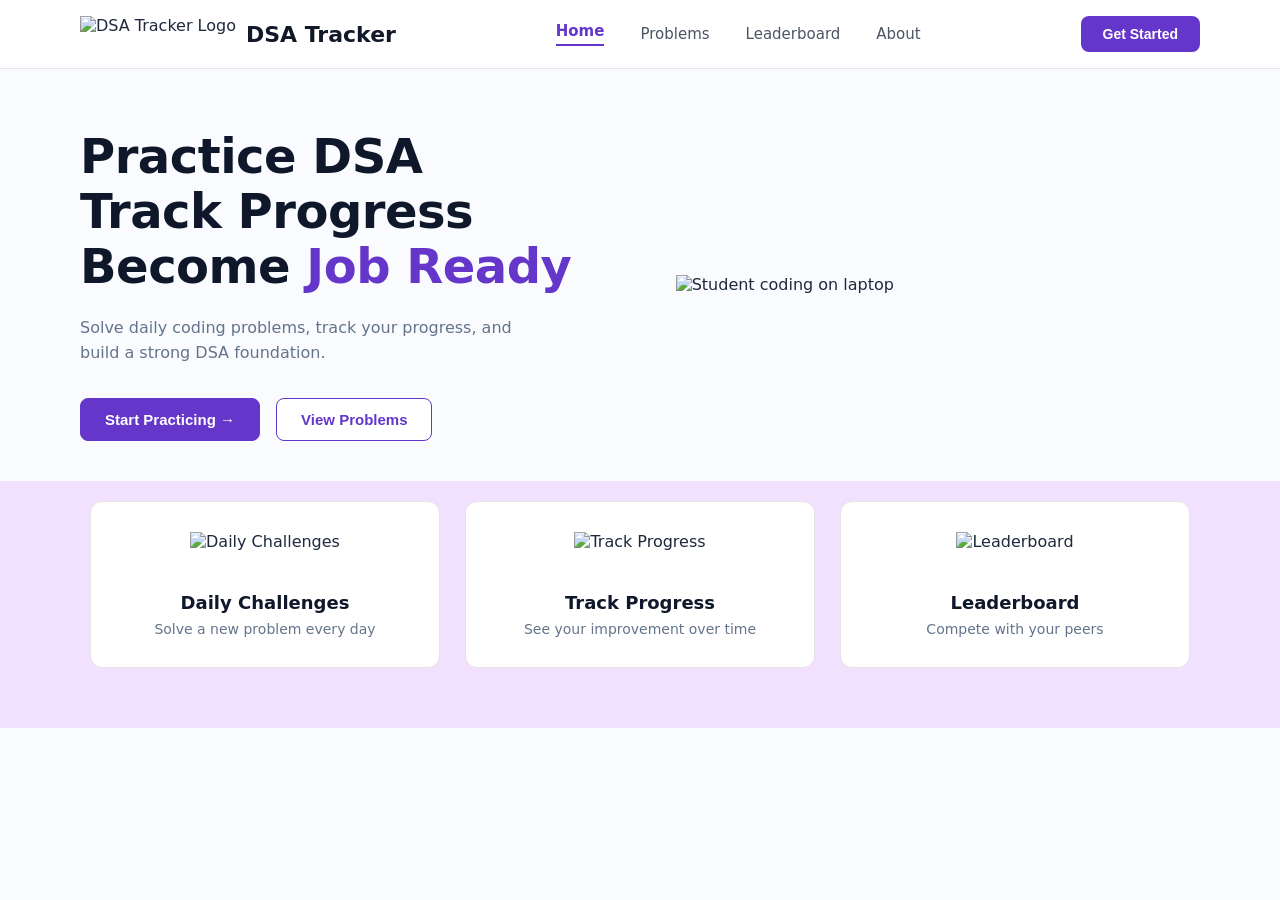
==== Students Submission/2601151_Atharv_Pawar/Task 1/index.html @ 95b09e6e "Complete Task 1 DSA Tracker landing page layout and styling" ====
<!DOCTYPE html>
<html lang="en">

<head>
    <meta charset="UTF-8">
    <meta name="viewport" content="width=device-width, initial-scale=1.0">
    <title>Task 1 - DSA Tracker</title>
    <link rel="stylesheet" href="style.css">
</head>

<body>
    <!-- Top header containing navigation bar -->
    <header class="head">
        <div class="nav">
            <!-- Website logo and title -->
            <div class="logo">
                <img class="logo-img" src="Assets/04.png" alt="DSA Tracker Logo">
                <h2>DSA Tracker</h2>
            </div>

            <!-- Page navigation links -->
            <div class="tabs">
                <a href="index.html" class="active">Home</a>
                <a href="problem.html">Problems</a>
                <a href="leaderboard.html">Leaderboard</a>
                <a href="about.html">About</a>
            </div>

            <!-- Call to action button -->
            <button class="btn-start">Get Started</button>
        </div>
    </header>

    <!-- Main hero section divided into text on left and image on right -->
    <main class="main">
        <!-- Left side: title, subtitle, and action buttons -->
        <div class="left">
            <div class="headline">
                <h1>Practice DSA <br>
                    Track Progress <br>
                    Become <span class="job">Job Ready</span></h1>
            </div>
            <div class="description">
                <p>
                    Solve daily coding problems, track your progress, and build a strong DSA foundation.
                </p>
            </div>
            <!-- Action buttons for practicing and viewing problems -->
            <div class="buttons">
                <button class="btn-practice">Start Practicing &rarr;</button>
                <button class="btn-viewprob">View Problems</button>
            </div>
        </div>

        <!-- Right side: hero illustration -->
        <div class="right">
            <img class="img-right" src="Assets/05.png" alt="Student coding on laptop">
        </div>
    </main>

    <!-- Bottom feature cards highlighting key platform features -->
    <div class="footer">
        <!-- Feature 1: Daily Challenges -->
        <div class="card">
            <img class="card-img" src="Assets/03.png" alt="Daily Challenges">
            <h3>Daily Challenges</h3>
            <p>Solve a new problem every day</p>
        </div>

        <!-- Feature 2: Track Progress -->
        <div class="card">
            <img class="card-img" src="Assets/02.png" alt="Track Progress">
            <h3>Track Progress</h3>
            <p>See your improvement over time</p>
        </div>

        <!-- Feature 3: Leaderboard -->
        <div class="card">
            <img class="card-img" src="Assets/01.png" alt="Leaderboard">
            <h3>Leaderboard</h3>
            <p>Compete with your peers</p>
        </div>
    </div>
</body>

</html>
---- Students Submission/2601151_Atharv_Pawar/Task 1/style.css ----
/* Global reset and default font setup */
* {
    box-sizing: border-box;
}

body {
    margin: 0;
    padding: 0;
    font-family: 'Segoe UI', system-ui, -apple-system, sans-serif;
    background-color: #fafbfe;
    color: #1e293b;
}

/* Header bar container with bottom border */
.head {
    background-color: #ffffff;
    border-bottom: 1px solid #e5e7eb;
}

/* Nav layout: using flex with space-between to push logo, tabs, and button to corners */
.nav {
    display: flex;
    align-items: center;
    justify-content: space-between;
    max-width: 1200px;
    margin: 0 auto;
    padding: 16px 40px;
}

/* Logo icon and name aligned horizontally with gap */
.logo {
    display: flex;
    align-items: center;
    gap: 10px;
}

.logo-img {
    height: 36px;
    width: auto;
    object-fit: contain;
}

.logo h2 {
    margin: 0;
    font-size: 22px;
    font-weight: 700;
    color: #111827;
}

/* Navigation links spacing */
.tabs {
    display: flex;
    align-items: center;
    gap: 36px;
}

.tabs a {
    text-decoration: none;
    font-size: 15px;
    color: #4b5563;
    font-weight: 500;
    transition: color 0.2s ease;
}

.tabs a:hover {
    color: #6436c9;
}

/* Underline indicator for the active page link */
.tabs a.active {
    color: #6436c9;
    border-bottom: 2px solid #6436c9;
    padding-bottom: 4px;
    font-weight: 600;
}

/* Header get started button */
.btn-start {
    padding: 10px 22px;
    border-radius: 8px;
    background-color: #6436c9;
    color: #ffffff;
    border: none;
    font-weight: 600;
    font-size: 14px;
    cursor: pointer;
    transition: background-color 0.2s ease;
}

.btn-start:hover {
    background-color: #5227b6;
}

/* Hero section: 2 columns placed side by side using flexbox */
.main {
    display: flex;
    align-items: center;
    justify-content: space-between;
    max-width: 1200px;
    margin: 0 auto;
    padding: 60px 40px 40px;
    gap: 40px;
}

/* Left hero column: typography and text width limit */
.left {
    max-width: 520px;
}

.headline h1 {
    font-size: 48px;
    font-weight: 800;
    color: #0f172a;
    line-height: 1.15;
    margin: 0 0 20px 0;
    letter-spacing: -0.5px;
}

/* Highlighted purple text in heading */
.job {
    color: #6436c9;
}

.description p {
    font-size: 16px;
    color: #64748b;
    line-height: 1.6;
    margin: 0 0 32px 0;
    max-width: 440px;
}

/* Action buttons container */
.buttons {
    display: flex;
    align-items: center;
    gap: 16px;
}

/* Primary practice button */
.btn-practice {
    padding: 12px 24px;
    border-radius: 8px;
    background-color: #6436c9;
    color: #ffffff;
    border: 1.5px solid #6436c9;
    font-weight: 600;
    font-size: 15px;
    cursor: pointer;
}

.btn-practice:hover {
    background-color: #5227b6;
}

/* Secondary outline button */
.btn-viewprob {
    padding: 12px 24px;
    border-radius: 8px;
    background-color: #ffffff;
    color: #6436c9;
    border: 1.5px solid #6436c9;
    font-weight: 600;
    font-size: 15px;
    cursor: pointer;
}

/* Right hero column: responsive illustration */
.right {
    display: flex;
    justify-content: center;
    align-items: center;
    flex: 1;
}

.img-right {
    max-width: 460px;
    width: 100%;
    height: auto;
    object-fit: contain;
}

/* Bottom feature cards section container */
.footer {
    display: flex;
    align-items: center;
    justify-content: center;
    margin: 0 auto;
    padding: 20px 40px 60px;
    gap: 25px;
    background: rgb(242, 224, 255);
}

/* Individual card: vertical flex column to center icon and text */
.card {
    width: 350px;
    background-color: white;
    border: 1px solid rgb(233, 226, 226);
    border-radius: 12px;
    padding: 30px 20px;
    text-align: center;
    display: flex;
    flex-direction: column;
    align-items: center;
}

.card-img {
    height: 45px;
    width: auto;
    margin-bottom: 15px;
}

.card h3 {
    margin: 0 0 8px 0;
    font-size: 18px;
    font-weight: 700;
    color: #0f172a;
}

.card p {
    margin: 0;
    font-size: 14px;
    color: #64748b;
}
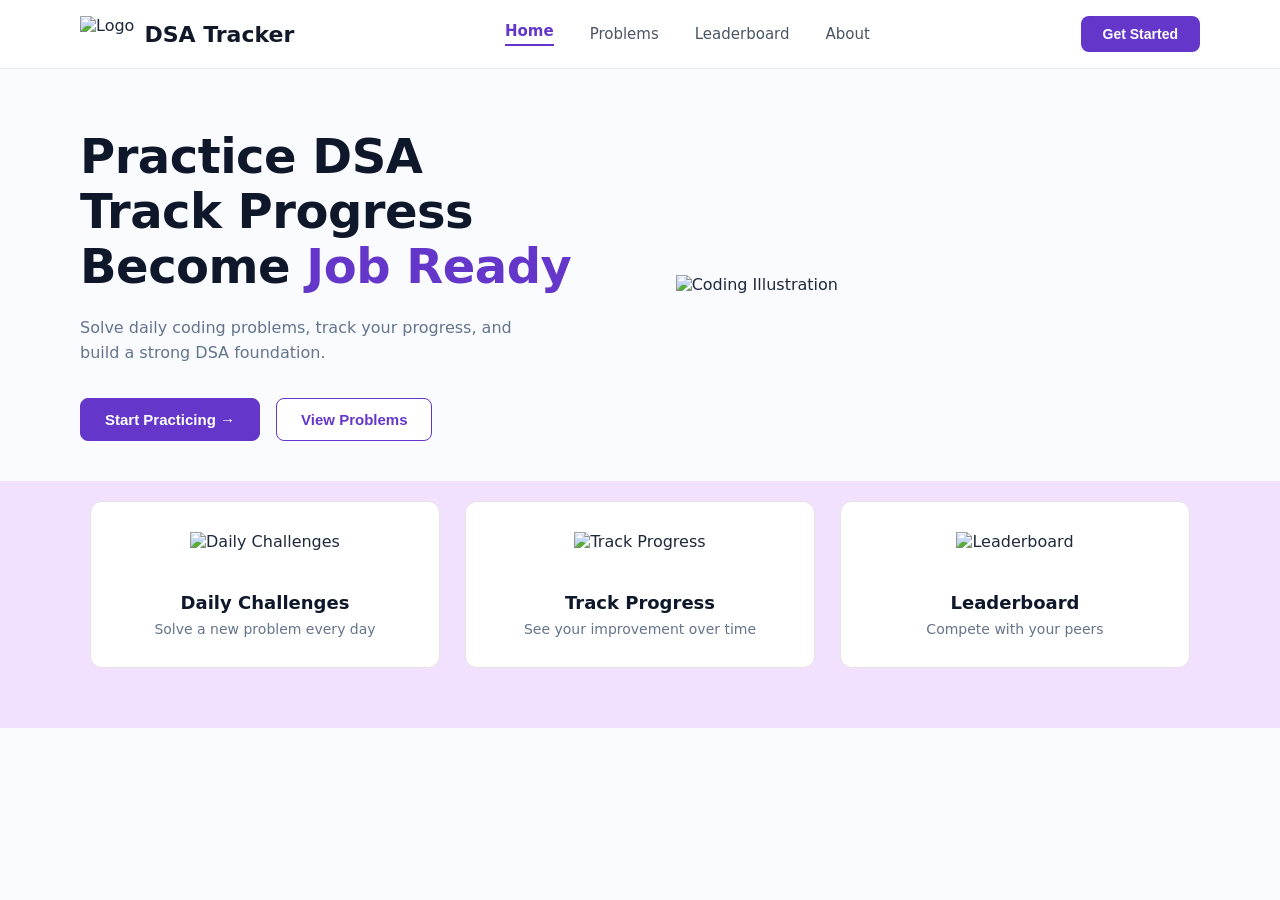
==== commit 21f08d94: "Refactor comments and clean up code structure across all tasks" ====
--- a/Students Submission/2601151_Atharv_Pawar/Task 1/index.html
+++ b/Students Submission/2601151_Atharv_Pawar/Task 1/index.html
@@ -1,24 +1,21 @@
 <!DOCTYPE html>
 <html lang="en">
-
 <head>
     <meta charset="UTF-8">
     <meta name="viewport" content="width=device-width, initial-scale=1.0">
     <title>Task 1 - DSA Tracker</title>
     <link rel="stylesheet" href="style.css">
 </head>
+<body>
 
-<body>
-    <!-- Top header containing navigation bar -->
+    <!-- Header & Navigation -->
     <header class="head">
         <div class="nav">
-            <!-- Website logo and title -->
             <div class="logo">
-                <img class="logo-img" src="Assets/04.png" alt="DSA Tracker Logo">
+                <img class="logo-img" src="../../../Task 1/Assets/04.png" alt="Logo">
                 <h2>DSA Tracker</h2>
             </div>
 
-            <!-- Page navigation links -->
             <div class="tabs">
                 <a href="index.html" class="active">Home</a>
                 <a href="problem.html">Problems</a>
@@ -26,14 +23,12 @@
                 <a href="about.html">About</a>
             </div>
 
-            <!-- Call to action button -->
             <button class="btn-start">Get Started</button>
         </div>
     </header>
 
-    <!-- Main hero section divided into text on left and image on right -->
+    <!-- Hero Section -->
     <main class="main">
-        <!-- Left side: title, subtitle, and action buttons -->
         <div class="left">
             <div class="headline">
                 <h1>Practice DSA <br>
@@ -41,46 +36,39 @@
                     Become <span class="job">Job Ready</span></h1>
             </div>
             <div class="description">
-                <p>
-                    Solve daily coding problems, track your progress, and build a strong DSA foundation.
-                </p>
+                <p>Solve daily coding problems, track your progress, and build a strong DSA foundation.</p>
             </div>
-            <!-- Action buttons for practicing and viewing problems -->
             <div class="buttons">
                 <button class="btn-practice">Start Practicing &rarr;</button>
                 <button class="btn-viewprob">View Problems</button>
             </div>
         </div>
 
-        <!-- Right side: hero illustration -->
         <div class="right">
-            <img class="img-right" src="Assets/05.png" alt="Student coding on laptop">
+            <img class="img-right" src="../../../Task 1/Assets/05.png" alt="Coding Illustration">
         </div>
     </main>
 
-    <!-- Bottom feature cards highlighting key platform features -->
+    <!-- Highlights / Cards -->
     <div class="footer">
-        <!-- Feature 1: Daily Challenges -->
         <div class="card">
-            <img class="card-img" src="Assets/03.png" alt="Daily Challenges">
+            <img class="card-img" src="../../../Task 1/Assets/03.png" alt="Daily Challenges">
             <h3>Daily Challenges</h3>
             <p>Solve a new problem every day</p>
         </div>
 
-        <!-- Feature 2: Track Progress -->
         <div class="card">
-            <img class="card-img" src="Assets/02.png" alt="Track Progress">
+            <img class="card-img" src="../../../Task 1/Assets/02.png" alt="Track Progress">
             <h3>Track Progress</h3>
             <p>See your improvement over time</p>
         </div>
 
-        <!-- Feature 3: Leaderboard -->
         <div class="card">
-            <img class="card-img" src="Assets/01.png" alt="Leaderboard">
+            <img class="card-img" src="../../../Task 1/Assets/01.png" alt="Leaderboard">
             <h3>Leaderboard</h3>
             <p>Compete with your peers</p>
         </div>
     </div>
+
 </body>
-
-</html>+</html>
--- a/Students Submission/2601151_Atharv_Pawar/Task 1/style.css
+++ b/Students Submission/2601151_Atharv_Pawar/Task 1/style.css
@@ -1,23 +1,22 @@
-/* Global reset and default font setup */
+/* Reset & base styles */
 * {
     box-sizing: border-box;
-}
-
-body {
     margin: 0;
     padding: 0;
+}
+
+body {
     font-family: 'Segoe UI', system-ui, -apple-system, sans-serif;
     background-color: #fafbfe;
     color: #1e293b;
 }
 
-/* Header bar container with bottom border */
+/* Header & Nav: using flex space-between to push logo and buttons apart */
 .head {
     background-color: #ffffff;
     border-bottom: 1px solid #e5e7eb;
 }
 
-/* Nav layout: using flex with space-between to push logo, tabs, and button to corners */
 .nav {
     display: flex;
     align-items: center;
@@ -27,7 +26,6 @@
     padding: 16px 40px;
 }
 
-/* Logo icon and name aligned horizontally with gap */
 .logo {
     display: flex;
     align-items: center;
@@ -41,13 +39,11 @@
 }
 
 .logo h2 {
-    margin: 0;
     font-size: 22px;
     font-weight: 700;
     color: #111827;
 }
 
-/* Navigation links spacing */
 .tabs {
     display: flex;
     align-items: center;
@@ -66,7 +62,7 @@
     color: #6436c9;
 }
 
-/* Underline indicator for the active page link */
+/* Active tab underline */
 .tabs a.active {
     color: #6436c9;
     border-bottom: 2px solid #6436c9;
@@ -74,7 +70,6 @@
     font-weight: 600;
 }
 
-/* Header get started button */
 .btn-start {
     padding: 10px 22px;
     border-radius: 8px;
@@ -91,7 +86,7 @@
     background-color: #5227b6;
 }
 
-/* Hero section: 2 columns placed side by side using flexbox */
+/* Hero Section: 2 column layout with text on left and image on right */
 .main {
     display: flex;
     align-items: center;
@@ -102,7 +97,6 @@
     gap: 40px;
 }
 
-/* Left hero column: typography and text width limit */
 .left {
     max-width: 520px;
 }
@@ -112,11 +106,10 @@
     font-weight: 800;
     color: #0f172a;
     line-height: 1.15;
-    margin: 0 0 20px 0;
+    margin-bottom: 20px;
     letter-spacing: -0.5px;
 }
 
-/* Highlighted purple text in heading */
 .job {
     color: #6436c9;
 }
@@ -125,18 +118,16 @@
     font-size: 16px;
     color: #64748b;
     line-height: 1.6;
-    margin: 0 0 32px 0;
+    margin-bottom: 32px;
     max-width: 440px;
 }
 
-/* Action buttons container */
 .buttons {
     display: flex;
     align-items: center;
     gap: 16px;
 }
 
-/* Primary practice button */
 .btn-practice {
     padding: 12px 24px;
     border-radius: 8px;
@@ -152,7 +143,6 @@
     background-color: #5227b6;
 }
 
-/* Secondary outline button */
 .btn-viewprob {
     padding: 12px 24px;
     border-radius: 8px;
@@ -164,7 +154,6 @@
     cursor: pointer;
 }
 
-/* Right hero column: responsive illustration */
 .right {
     display: flex;
     justify-content: center;
@@ -179,21 +168,19 @@
     object-fit: contain;
 }
 
-/* Bottom feature cards section container */
+/* Feature cards container at bottom */
 .footer {
     display: flex;
     align-items: center;
     justify-content: center;
-    margin: 0 auto;
     padding: 20px 40px 60px;
     gap: 25px;
     background: rgb(242, 224, 255);
 }
 
-/* Individual card: vertical flex column to center icon and text */
 .card {
     width: 350px;
-    background-color: white;
+    background-color: #ffffff;
     border: 1px solid rgb(233, 226, 226);
     border-radius: 12px;
     padding: 30px 20px;
@@ -210,14 +197,13 @@
 }
 
 .card h3 {
-    margin: 0 0 8px 0;
+    margin-bottom: 8px;
     font-size: 18px;
     font-weight: 700;
     color: #0f172a;
 }
 
 .card p {
-    margin: 0;
     font-size: 14px;
     color: #64748b;
-}+}
